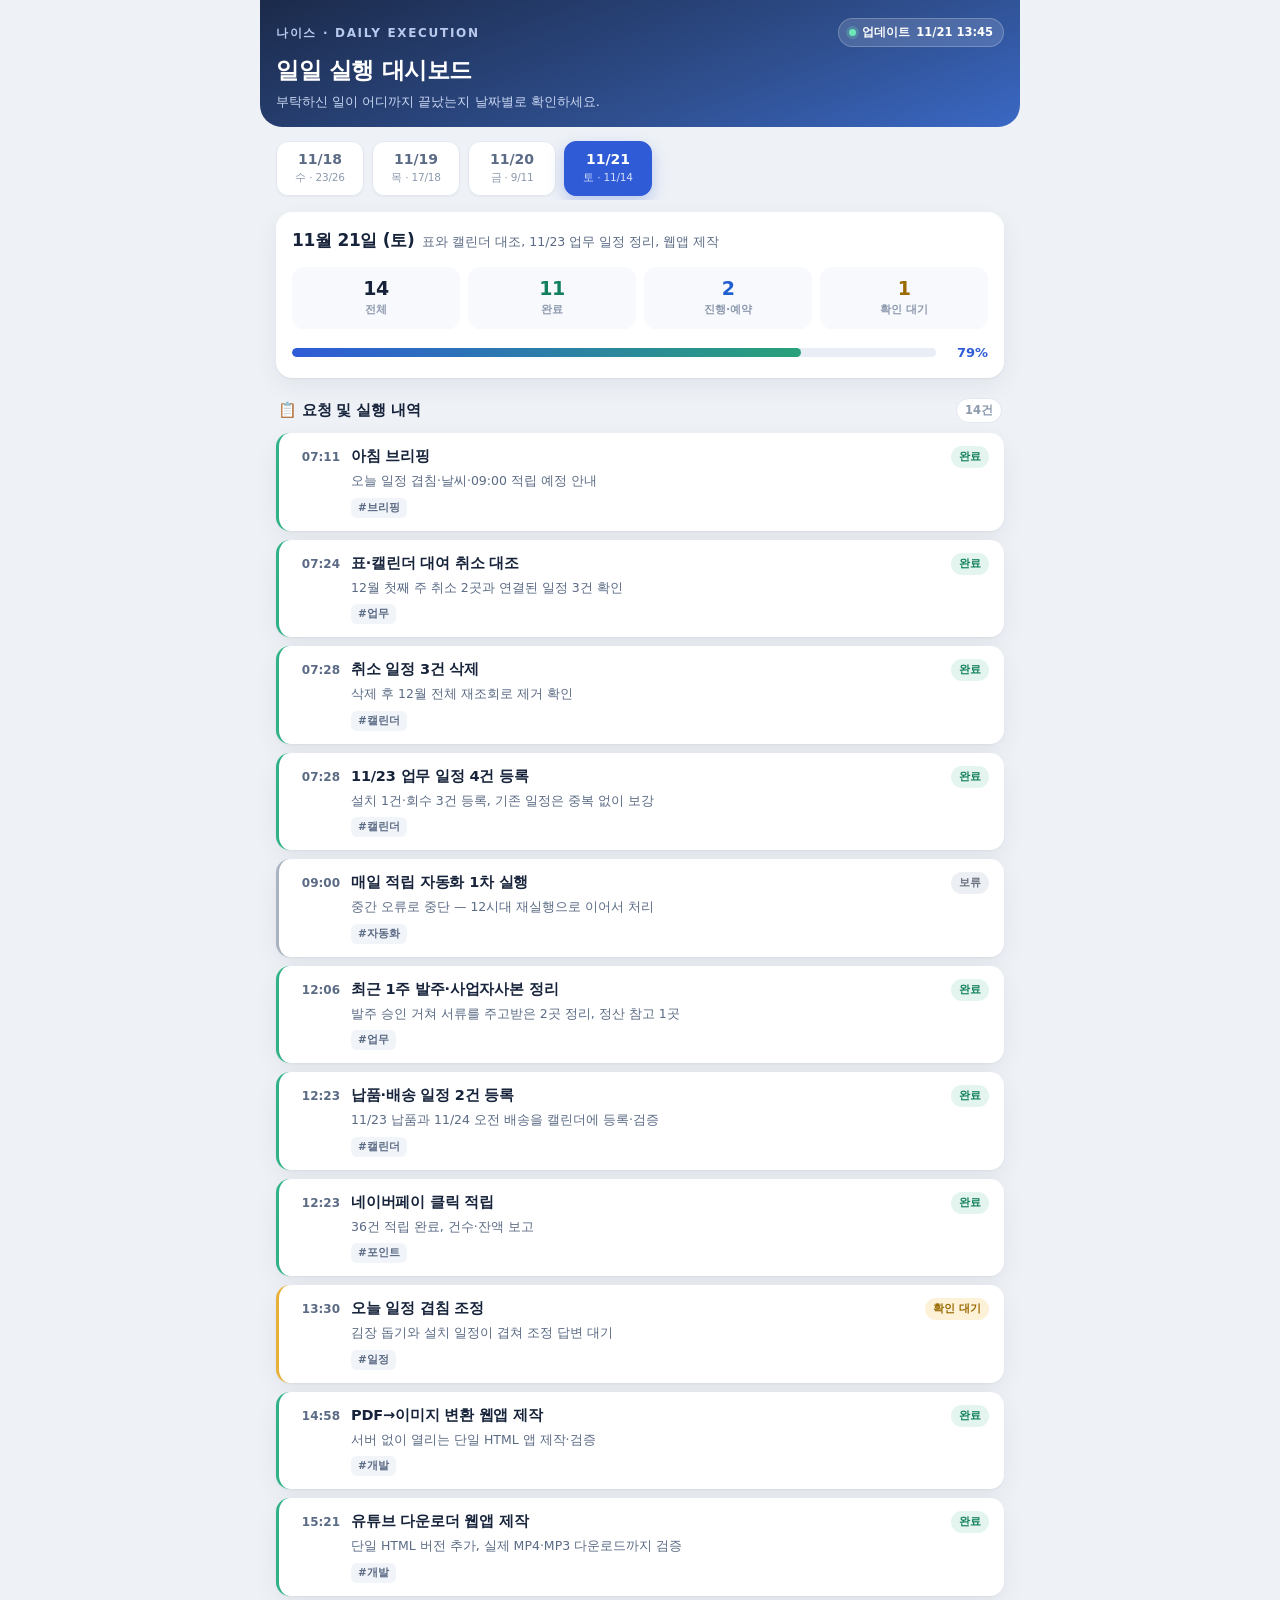
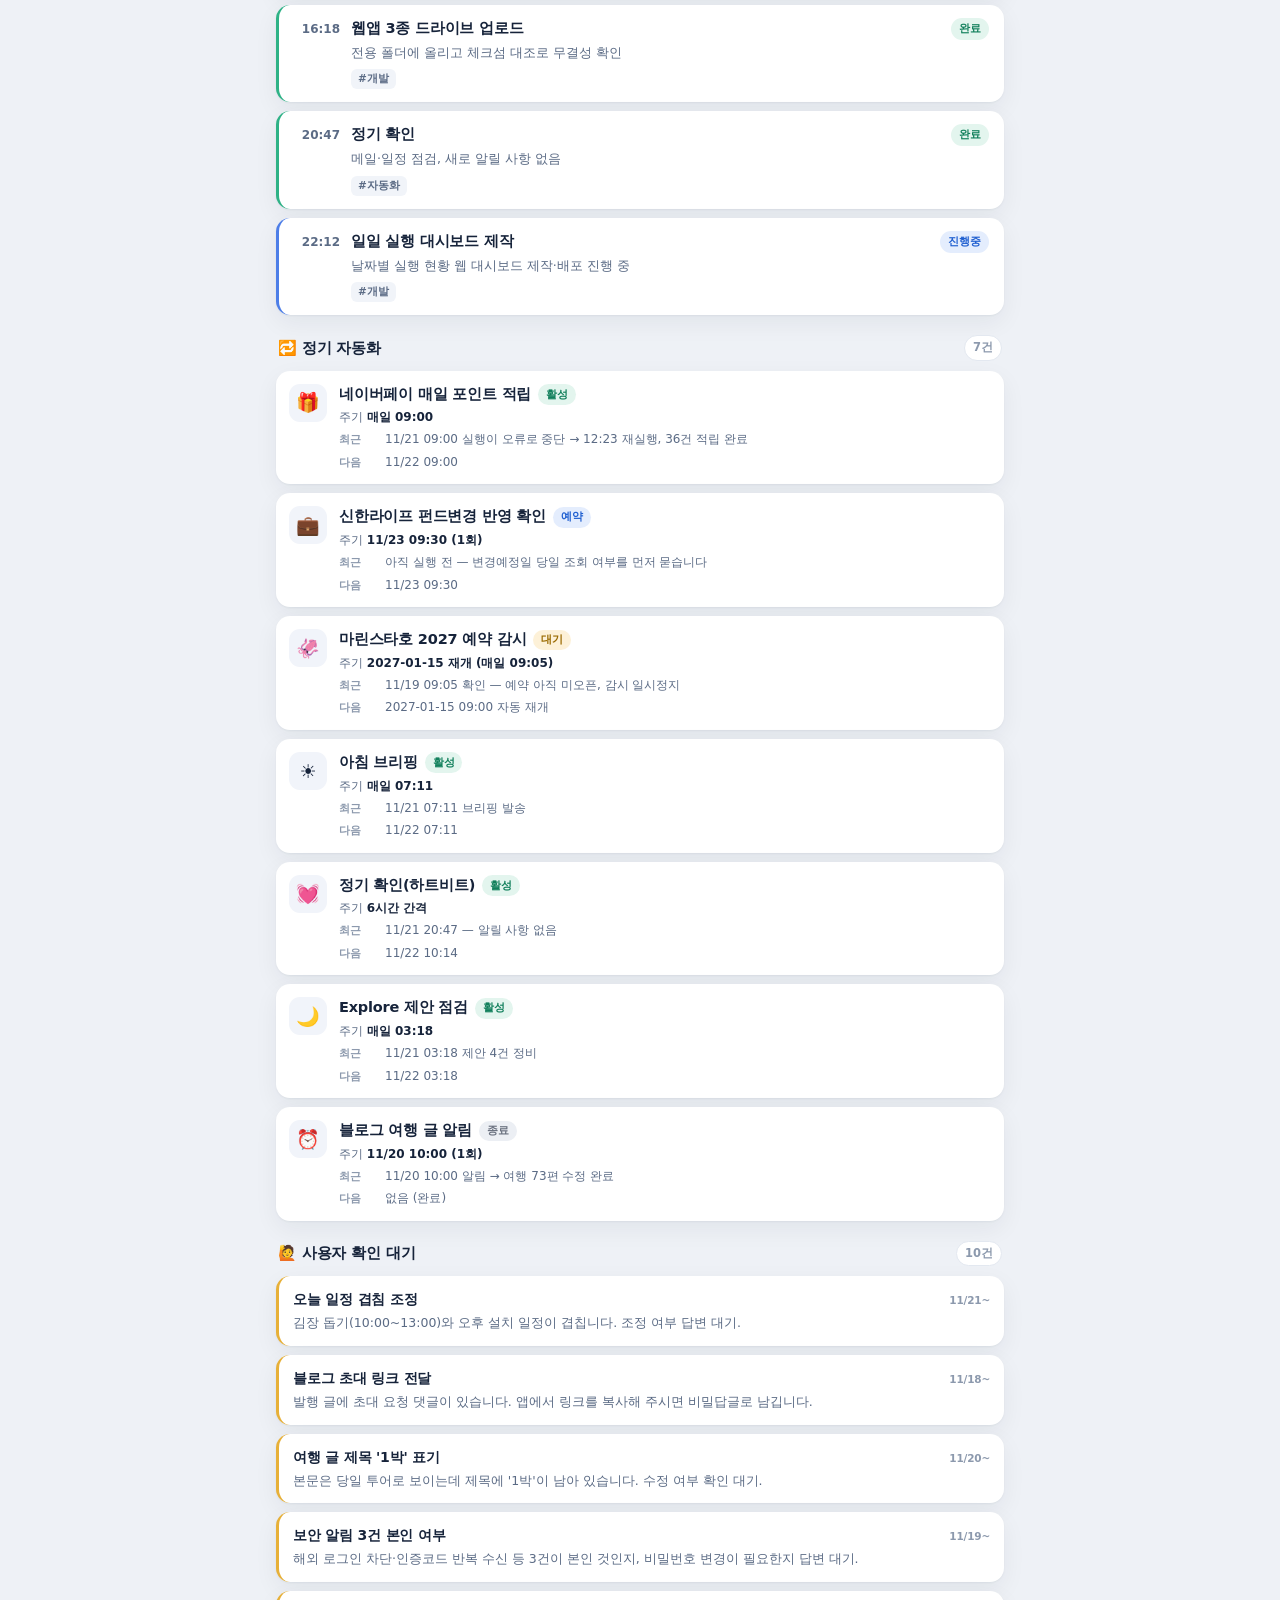
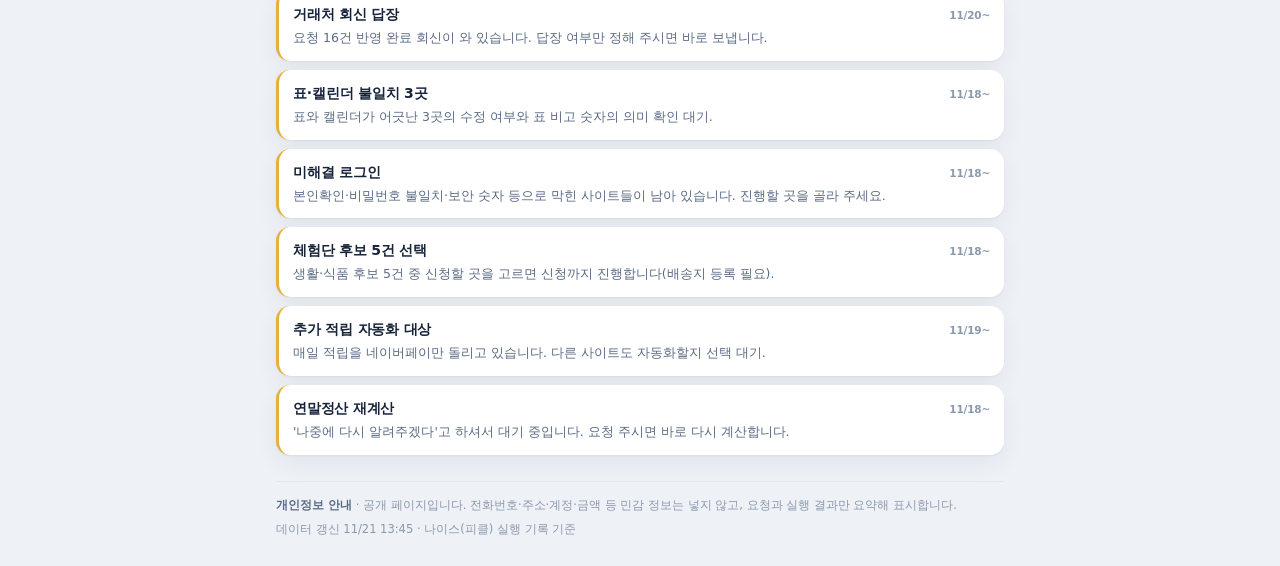
==== index.html @ 66e69c3d "Fix date tab label spacing on selected tab" ====
<!DOCTYPE html>
<html lang="ko">
<head>
<meta charset="utf-8" />
<meta name="viewport" content="width=device-width, initial-scale=1, viewport-fit=cover" />
<meta name="theme-color" content="#1b2a4a" />
<meta name="robots" content="noindex, nofollow" />
<title>일일 실행 대시보드</title>
<style>
  :root{
    --bg:#eef1f6;
    --card:#ffffff;
    --ink:#16233a;
    --ink-soft:#5b6b85;
    --ink-faint:#8c99ad;
    --line:#e3e8f0;
    --brand:#2f5bd7;
    --brand-soft:#e8eefc;
    --done:#12805c;
    --done-bg:#e3f5ee;
    --prog:#1f5fd0;
    --prog-bg:#e4edfd;
    --wait:#9a6a00;
    --wait-bg:#fdf1d8;
    --hold:#6b7280;
    --hold-bg:#eceff4;
    --radius:16px;
    --shadow:0 1px 2px rgba(22,35,58,.05), 0 8px 24px rgba(22,35,58,.06);
  }
  *{box-sizing:border-box}
  html,body{margin:0;padding:0}
  body{
    background:var(--bg);
    color:var(--ink);
    font-family:-apple-system,BlinkMacSystemFont,"Apple SD Gothic Neo","Malgun Gothic","맑은 고딕",system-ui,sans-serif;
    -webkit-font-smoothing:antialiased;
    line-height:1.5;
    padding-bottom:28px;
  }
  .wrap{max-width:760px;margin:0 auto}

  /* header */
  header.top{
    background:linear-gradient(160deg,#1b2a4a 0%,#2f4f8f 62%,#3a68c4 100%);
    color:#fff;
    padding:calc(18px + env(safe-area-inset-top)) 16px 16px;
    border-radius:0 0 22px 22px;
  }
  .top-row{display:flex;align-items:center;justify-content:space-between;gap:12px}
  .brand{font-size:12px;letter-spacing:.14em;text-transform:uppercase;color:#b9c9ee;font-weight:600}
  h1{font-size:21px;margin:6px 0 4px;letter-spacing:-.4px}
  .sub{font-size:13px;color:#c9d6f2}
  .live{
    display:inline-flex;align-items:center;gap:6px;font-size:11.5px;font-weight:600;
    background:rgba(255,255,255,.14);border:1px solid rgba(255,255,255,.22);
    padding:5px 10px;border-radius:999px;white-space:nowrap
  }
  .dot{width:7px;height:7px;border-radius:50%;background:#6ee7b7;box-shadow:0 0 0 3px rgba(110,231,183,.22)}

  /* date tabs */
  .datetabs{
    display:flex;gap:8px;overflow-x:auto;padding:14px 16px 4px;
    scrollbar-width:none;-webkit-overflow-scrolling:touch;
  }
  .datetabs::-webkit-scrollbar{display:none}
  .tab{
    flex:0 0 auto;appearance:none;border:1px solid var(--line);background:var(--card);
    color:var(--ink-soft);font:inherit;font-size:13.5px;font-weight:600;
    padding:9px 14px;border-radius:12px;cursor:pointer;
    display:flex;flex-direction:column;align-items:center;gap:2px;min-width:88px;white-space:nowrap;
    box-shadow:0 1px 2px rgba(22,35,58,.04);
    transition:background .15s,color .15s,border-color .15s,transform .15s;
  }
  .tab .d{font-size:14px;line-height:1.2}
  .tab .w{font-size:10.5px;color:var(--ink-faint);font-weight:500;letter-spacing:-.2px;white-space:nowrap}
  .tab[aria-selected="true"]{
    background:var(--brand);border-color:var(--brand);color:#fff;
    box-shadow:0 6px 16px rgba(47,91,215,.28);
  }
  .tab[aria-selected="true"] .w{color:#d3dff9}
  .tab:active{transform:scale(.97)}

  /* summary */
  .summary{margin:12px 16px 0;background:var(--card);border-radius:var(--radius);box-shadow:var(--shadow);padding:16px}
  .dayline{display:flex;align-items:baseline;gap:8px;flex-wrap:wrap}
  .dayline .d{font-size:17px;font-weight:700;letter-spacing:-.3px}
  .dayline .hl{font-size:12.5px;color:var(--ink-soft)}
  .stats{display:grid;grid-template-columns:repeat(4,1fr);gap:8px;margin-top:14px}
  .stat{background:#f7f9fd;border-radius:12px;padding:10px 6px;text-align:center}
  .stat .n{font-size:19px;font-weight:700;letter-spacing:-.5px;line-height:1.2}
  .stat .k{font-size:11px;color:var(--ink-faint);margin-top:2px;font-weight:600}
  .stat.done .n{color:var(--done)}
  .stat.prog .n{color:var(--prog)}
  .stat.wait .n{color:var(--wait)}
  .bar-row{display:flex;align-items:center;gap:10px;margin-top:14px}
  .bar{flex:1;height:9px;border-radius:999px;background:#e9edf5;overflow:hidden}
  .bar > i{display:block;height:100%;border-radius:999px;background:linear-gradient(90deg,#2f5bd7,#28a17a);width:0;transition:width .5s cubic-bezier(.22,.61,.36,1)}
  .pct{font-size:13px;font-weight:700;color:var(--brand);min-width:42px;text-align:right}

  /* sections */
  section{margin:20px 16px 0}
  .sec-head{display:flex;align-items:center;justify-content:space-between;margin:0 2px 10px}
  .sec-head h2{font-size:15px;margin:0;letter-spacing:-.2px}
  .sec-head .count{font-size:11.5px;color:var(--ink-faint);font-weight:600;background:var(--card);border:1px solid var(--line);padding:3px 8px;border-radius:999px}

  /* task list */
  .list{display:flex;flex-direction:column;gap:9px}
  .task{
    background:var(--card);border-radius:14px;box-shadow:var(--shadow);
    padding:12px 13px;display:flex;gap:11px;border-left:3px solid var(--line);
  }
  .task[data-status="완료"]{border-left-color:#2eb286}
  .task[data-status="진행중"]{border-left-color:#4d7ee8}
  .task[data-status="확인 대기"]{border-left-color:#e7b038}
  .task[data-status="보류"]{border-left-color:#aab3c2}
  .tcol{flex:0 0 46px;text-align:right;padding-top:2px}
  .tcol .t{font-size:12px;font-weight:700;color:var(--ink-soft);font-variant-numeric:tabular-nums}
  .body{flex:1;min-width:0}
  .title-row{display:flex;align-items:flex-start;gap:7px;flex-wrap:wrap}
  .title{font-size:14.5px;font-weight:700;letter-spacing:-.2px;flex:1;min-width:0}
  .badge{font-size:10.5px;font-weight:700;padding:3px 8px;border-radius:999px;white-space:nowrap;align-self:center}
  .badge[data-s="확인 대기"]{background:var(--wait-bg);color:var(--wait)}
  .badge[data-s="보류"]{background:var(--hold-bg);color:var(--hold)}
  .badge[data-s="완료"]{background:var(--done-bg);color:var(--done)}
  .badge[data-s="진행중"]{background:var(--prog-bg);color:var(--prog)}
  .res{font-size:12.5px;color:var(--ink-soft);margin-top:4px}
  .cat{display:inline-block;margin-top:7px;font-size:10.5px;font-weight:700;color:#5b6b85;background:#f1f4f9;border-radius:6px;padding:2px 7px}

  /* automation */
  .auto{background:var(--card);border-radius:14px;box-shadow:var(--shadow);padding:13px;display:flex;gap:12px}
  .ico{flex:0 0 38px;height:38px;border-radius:11px;background:#f1f4fa;display:grid;place-items:center;font-size:19px}
  .auto .body{flex:1;min-width:0}
  .auto .nm{font-size:14.5px;font-weight:700;display:flex;align-items:center;gap:7px;flex-wrap:wrap;letter-spacing:-.2px}
  .state{font-size:10.5px;font-weight:700;padding:2.5px 8px;border-radius:999px}
  .state.활성{background:var(--done-bg);color:var(--done)}
  .state.예약{background:var(--prog-bg);color:var(--prog)}
  .state.대기{background:var(--wait-bg);color:var(--wait)}
  .state.종료{background:var(--hold-bg);color:var(--hold)}
  .meta{font-size:12px;color:var(--ink-soft);margin-top:3px}
  .meta b{color:var(--ink);font-weight:600}
  .row{display:flex;gap:6px;align-items:baseline;margin-top:4px;font-size:12px}
  .row .lb{flex:0 0 40px;color:var(--ink-faint);font-weight:600;font-size:11px}
  .row .v{flex:1;color:var(--ink-soft);min-width:0}

  /* waiting */
  .wait-item{background:var(--card);border-radius:14px;box-shadow:var(--shadow);padding:13px 14px;border-left:3px solid #e7b038}
  .wait-item .t{font-size:14px;font-weight:700;display:flex;gap:8px;align-items:baseline;justify-content:space-between;letter-spacing:-.2px}
  .wait-item .since{font-size:10.5px;color:var(--ink-faint);font-weight:700;white-space:nowrap}
  .wait-item .d{font-size:12.5px;color:var(--ink-soft);margin-top:4px}

  footer{margin:26px 16px 0;padding-top:14px;border-top:1px solid var(--line);font-size:11.5px;color:var(--ink-faint);line-height:1.6}
  footer b{color:var(--ink-soft)}
  .empty{background:var(--card);border-radius:14px;padding:18px;text-align:center;color:var(--ink-faint);font-size:13px;box-shadow:var(--shadow)}
  .err{background:#fdecec;color:#a3282c;border:1px solid #f6cccc;border-radius:12px;padding:14px;font-size:13px;margin:16px}
  @media (min-width:520px){
    .stats{grid-template-columns:repeat(4,1fr)}
    .task{padding:13px 15px}
    h1{font-size:23px}
  }
</style>
</head>
<body>
<div class="wrap">
  <header class="top">
    <div class="top-row">
      <div class="brand">나이스 · Daily Execution</div>
      <span class="live"><span class="dot"></span>업데이트 <span id="generated">-</span></span>
    </div>
    <h1>일일 실행 대시보드</h1>
    <div class="sub">부탁하신 일이 어디까지 끝났는지 날짜별로 확인하세요.</div>
  </header>

  <nav class="datetabs" id="tabs" role="tablist" aria-label="날짜 선택"></nav>

  <div class="summary">
    <div class="dayline">
      <span class="d" id="dayLabel">-</span>
      <span class="hl" id="headline"></span>
    </div>
    <div class="stats">
      <div class="stat"><div class="n" id="cTotal">0</div><div class="k">전체</div></div>
      <div class="stat done"><div class="n" id="cDone">0</div><div class="k">완료</div></div>
      <div class="stat prog"><div class="n" id="cProg">0</div><div class="k">진행·예약</div></div>
      <div class="stat wait"><div class="n" id="cWait">0</div><div class="k">확인 대기</div></div>
    </div>
    <div class="bar-row">
      <div class="bar" role="progressbar" aria-valuemin="0" aria-valuemax="100" aria-valuenow="0" id="barWrap"><i id="barFill"></i></div>
      <div class="pct" id="pct">0%</div>
    </div>
  </div>

  <section>
    <div class="sec-head">
      <h2>📋 요청 및 실행 내역</h2>
      <span class="count" id="taskCount">-</span>
    </div>
    <div class="list" id="tasks"></div>
  </section>

  <section>
    <div class="sec-head">
      <h2>🔁 정기 자동화</h2>
      <span class="count" id="autoCount">-</span>
    </div>
    <div class="list" id="autos"></div>
  </section>

  <section>
    <div class="sec-head">
      <h2>🙋 사용자 확인 대기</h2>
      <span class="count" id="waitCount">-</span>
    </div>
    <div class="list" id="waits"></div>
  </section>

  <footer>
    <div><b>개인정보 안내</b> · <span id="privacy"></span></div>
    <div style="margin-top:6px">데이터 갱신 <span id="generated2">-</span> · 나이스(피클) 실행 기록 기준</div>
  </footer>
</div>

<script>
const EMBEDDED = window.__DASHBOARD_DATA__ || null;

const pad = n => String(n).padStart(2, "0");
function fmtTime(iso){
  const d = new Date(iso);
  if (isNaN(d)) return "-";
  return `${pad(d.getMonth()+1)}/${pad(d.getDate())} ${pad(d.getHours())}:${pad(d.getMinutes())}`;
}
function esc(s){ return String(s).replace(/[&<>"]/g, c => ({"&":"&amp;","<":"&lt;",">":"&gt;",'"':"&quot;"}[c])); }

function countBy(tasks){
  const c = {total: tasks.length, done:0, prog:0, wait:0, hold:0};
  tasks.forEach(t=>{
    if (t.status === "완료") c.done++;
    else if (t.status === "확인 대기") c.wait++;
    else if (t.status === "보류") c.hold++;
    else c.prog++;
  });
  return c;
}

let DATA = null;
let current = null;

function renderTabs(){
  const nav = document.getElementById("tabs");
  nav.innerHTML = "";
  DATA.dates.forEach((iso, i)=>{
    const day = DATA.days[iso];
    const b = document.createElement("button");
    b.className = "tab";
    b.type = "button";
    b.setAttribute("role","tab");
    b.dataset.date = iso;
    b.setAttribute("aria-selected", iso === current ? "true" : "false");
    // summary dot count uses day tasks
    const c = countBy(day.tasks);
    b.innerHTML = `<span class="d">${esc(day.label.replace("월 ","/").replace("일",""))}</span><span class="w">${esc(day.weekday)} · ${c.done}/${c.total}</span>`;
    b.addEventListener("click", ()=> selectDate(iso));
    nav.appendChild(b);
  });
}

function selectDate(iso){
  current = iso;
  document.querySelectorAll(".tab").forEach(t=>{
    t.setAttribute("aria-selected", t.dataset.date === iso ? "true" : "false");
  });
  renderDay();
  const active = document.querySelector('.tab[aria-selected="true"]');
  if (active && active.scrollIntoView) active.scrollIntoView({block:"nearest", inline:"nearest"});
}

function renderDay(){
  const day = DATA.days[current];
  const tasks = day.tasks.slice().sort((a,b)=> a.time.localeCompare(b.time));
  const c = countBy(tasks);

  document.getElementById("dayLabel").textContent = `${day.label} (${day.weekday})`;
  document.getElementById("headline").textContent = day.headline || "";
  document.getElementById("cTotal").textContent = c.total;
  document.getElementById("cDone").textContent = c.done;
  document.getElementById("cProg").textContent = c.prog + c.hold;
  document.getElementById("cWait").textContent = c.wait;

  const pct = c.total ? Math.round((c.done / c.total) * 100) : 0;
  document.getElementById("pct").textContent = pct + "%";
  document.getElementById("barFill").style.width = pct + "%";
  const bar = document.getElementById("barWrap");
  bar.setAttribute("aria-valuenow", String(pct));

  const box = document.getElementById("tasks");
  box.innerHTML = "";
  if (!tasks.length){
    box.innerHTML = '<div class="empty">이날 기록된 실행 내역이 없습니다.</div>';
  } else {
    tasks.forEach(t=>{
      const el = document.createElement("article");
      el.className = "task";
      el.dataset.status = t.status;
      const m = t.title.match(/^(.*)$/);
      el.innerHTML = `
        <div class="tcol"><div class="t">${esc(t.time)}</div></div>
        <div class="body">
          <div class="title-row">
            <div class="title">${esc(t.title)}</div>
            <span class="badge" data-s="${esc(t.status)}">${esc(t.status)}</span>
          </div>
          <div class="res">${esc(t.result || "")}</div>
          ${t.category ? `<span class="cat">#${esc(t.category)}</span>` : ""}
        </div>`;
      box.appendChild(el);
    });
  }
  document.getElementById("taskCount").textContent = `${c.total}건`;
}

function renderStatics(){
  const autos = document.getElementById("autos");
  autos.innerHTML = "";
  DATA.automations.forEach(a=>{
    const el = document.createElement("article");
    el.className = "auto";
    el.innerHTML = `
      <div class="ico">${esc(a.icon || "•")}</div>
      <div class="body">
        <div class="nm">${esc(a.name)} <span class="state ${esc(a.state)}">${esc(a.state)}</span></div>
        <div class="meta">주기 <b>${esc(a.schedule)}</b></div>
        <div class="row"><span class="lb">최근</span><span class="v">${esc(a.last)}</span></div>
        <div class="row"><span class="lb">다음</span><span class="v">${esc(a.next)}</span></div>
      </div>`;
    autos.appendChild(el);
  });
  document.getElementById("autoCount").textContent = `${DATA.automations.length}건`;

  const waits = document.getElementById("waits");
  waits.innerHTML = "";
  DATA.waiting.forEach(w=>{
    const el = document.createElement("article");
    el.className = "wait-item";
    el.innerHTML = `
      <div class="t"><span>${esc(w.title)}</span><span class="since">${esc(w.since)}~</span></div>
      <div class="d">${esc(w.detail)}</div>`;
    waits.appendChild(el);
  });
  document.getElementById("waitCount").textContent = `${DATA.waiting.length}건`;

  const gen = fmtTime(DATA.generated_at);
  document.getElementById("generated").textContent = gen;
  document.getElementById("generated2").textContent = gen;
  document.getElementById("privacy").textContent = DATA.privacy_note || "";
  document.title = "일일 실행 대시보드 · " + gen;
}

async function boot(){
  try{
    if (EMBEDDED){
      DATA = EMBEDDED;
    } else {
      const res = await fetch("data.json", {cache:"no-store"});
      if (!res.ok) throw new Error("HTTP " + res.status);
      DATA = await res.json();
    }
    if (!DATA || !DATA.days) throw new Error("데이터 형식 오류");
    current = DATA.dates[DATA.dates.length - 1];
    renderStatics();
    renderTabs();
    selectDate(current);
  } catch(e){
    document.querySelector(".wrap").insertAdjacentHTML("beforeend",
      `<div class="err">데이터를 불러오지 못했습니다. (${esc(e.message)}) — data.json 경로를 확인해 주세요.</div>`);
  }
}
boot();
</script>
</body>
</html>
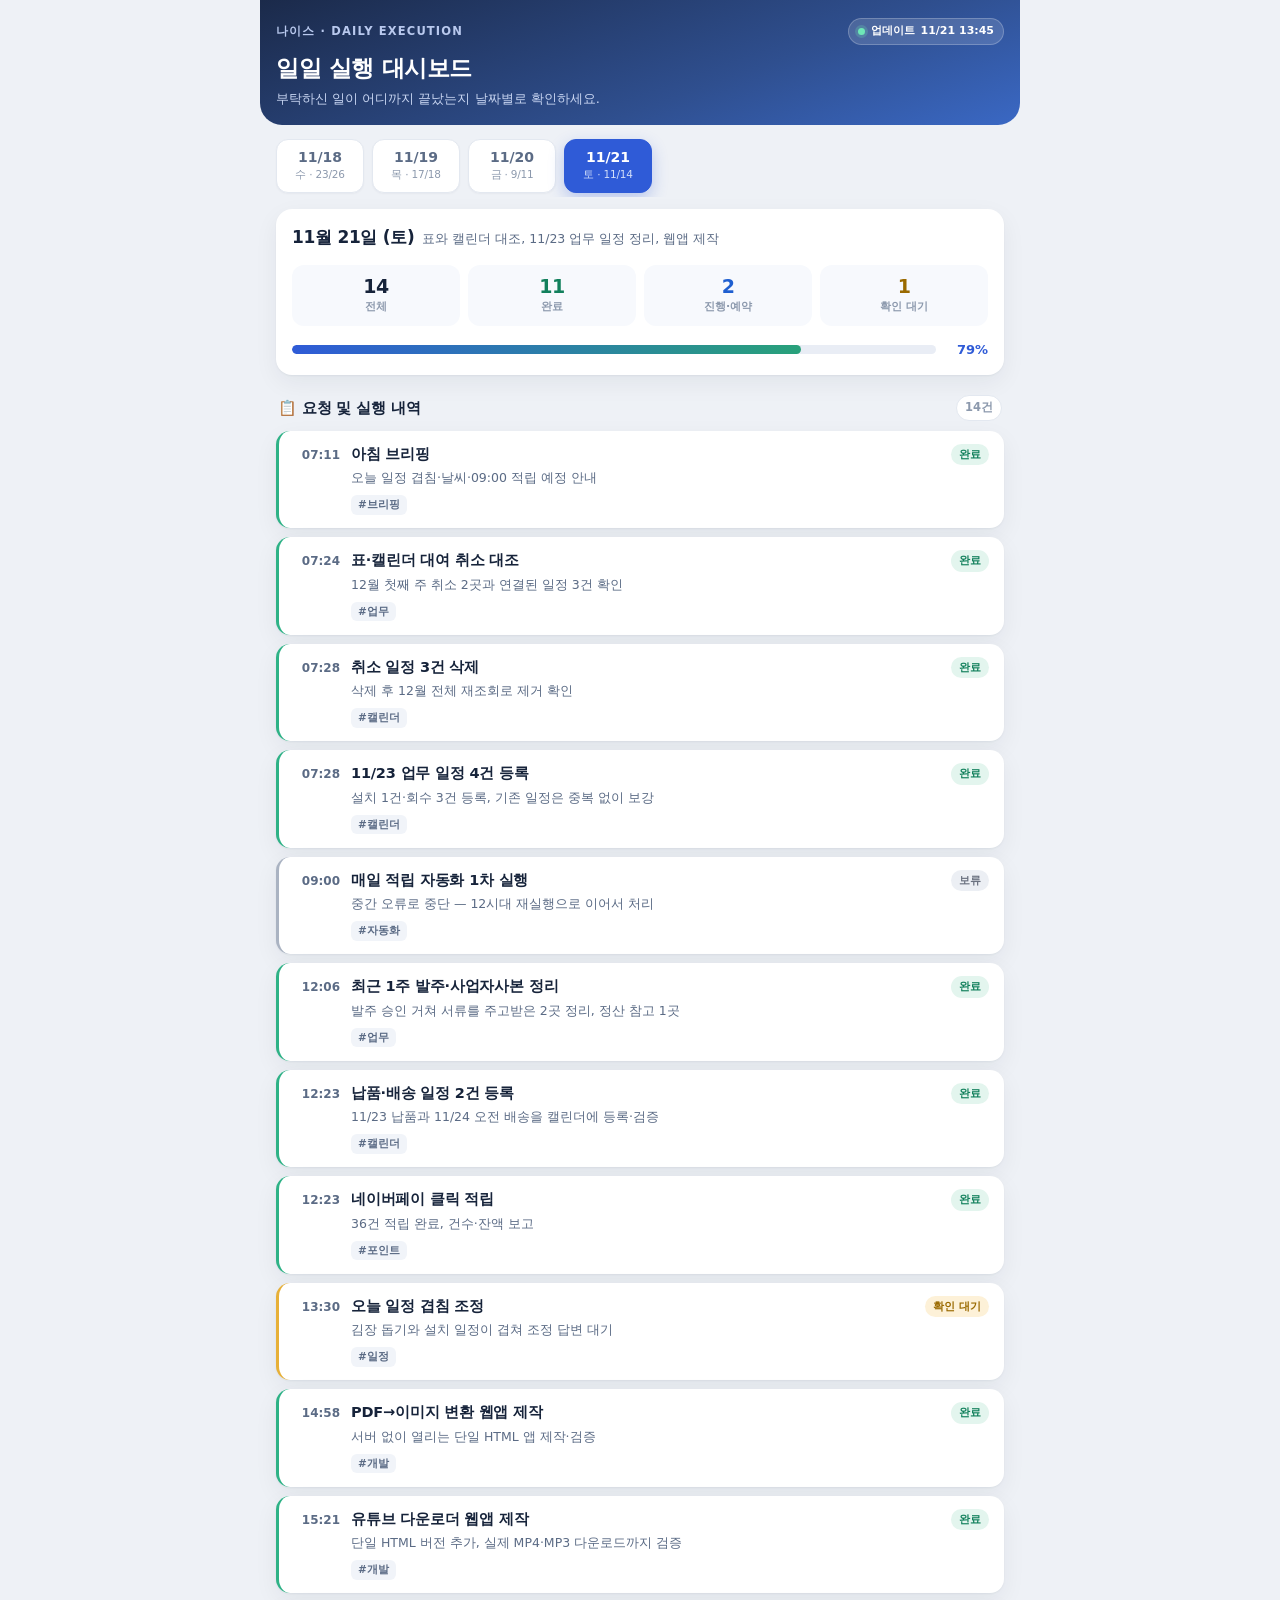
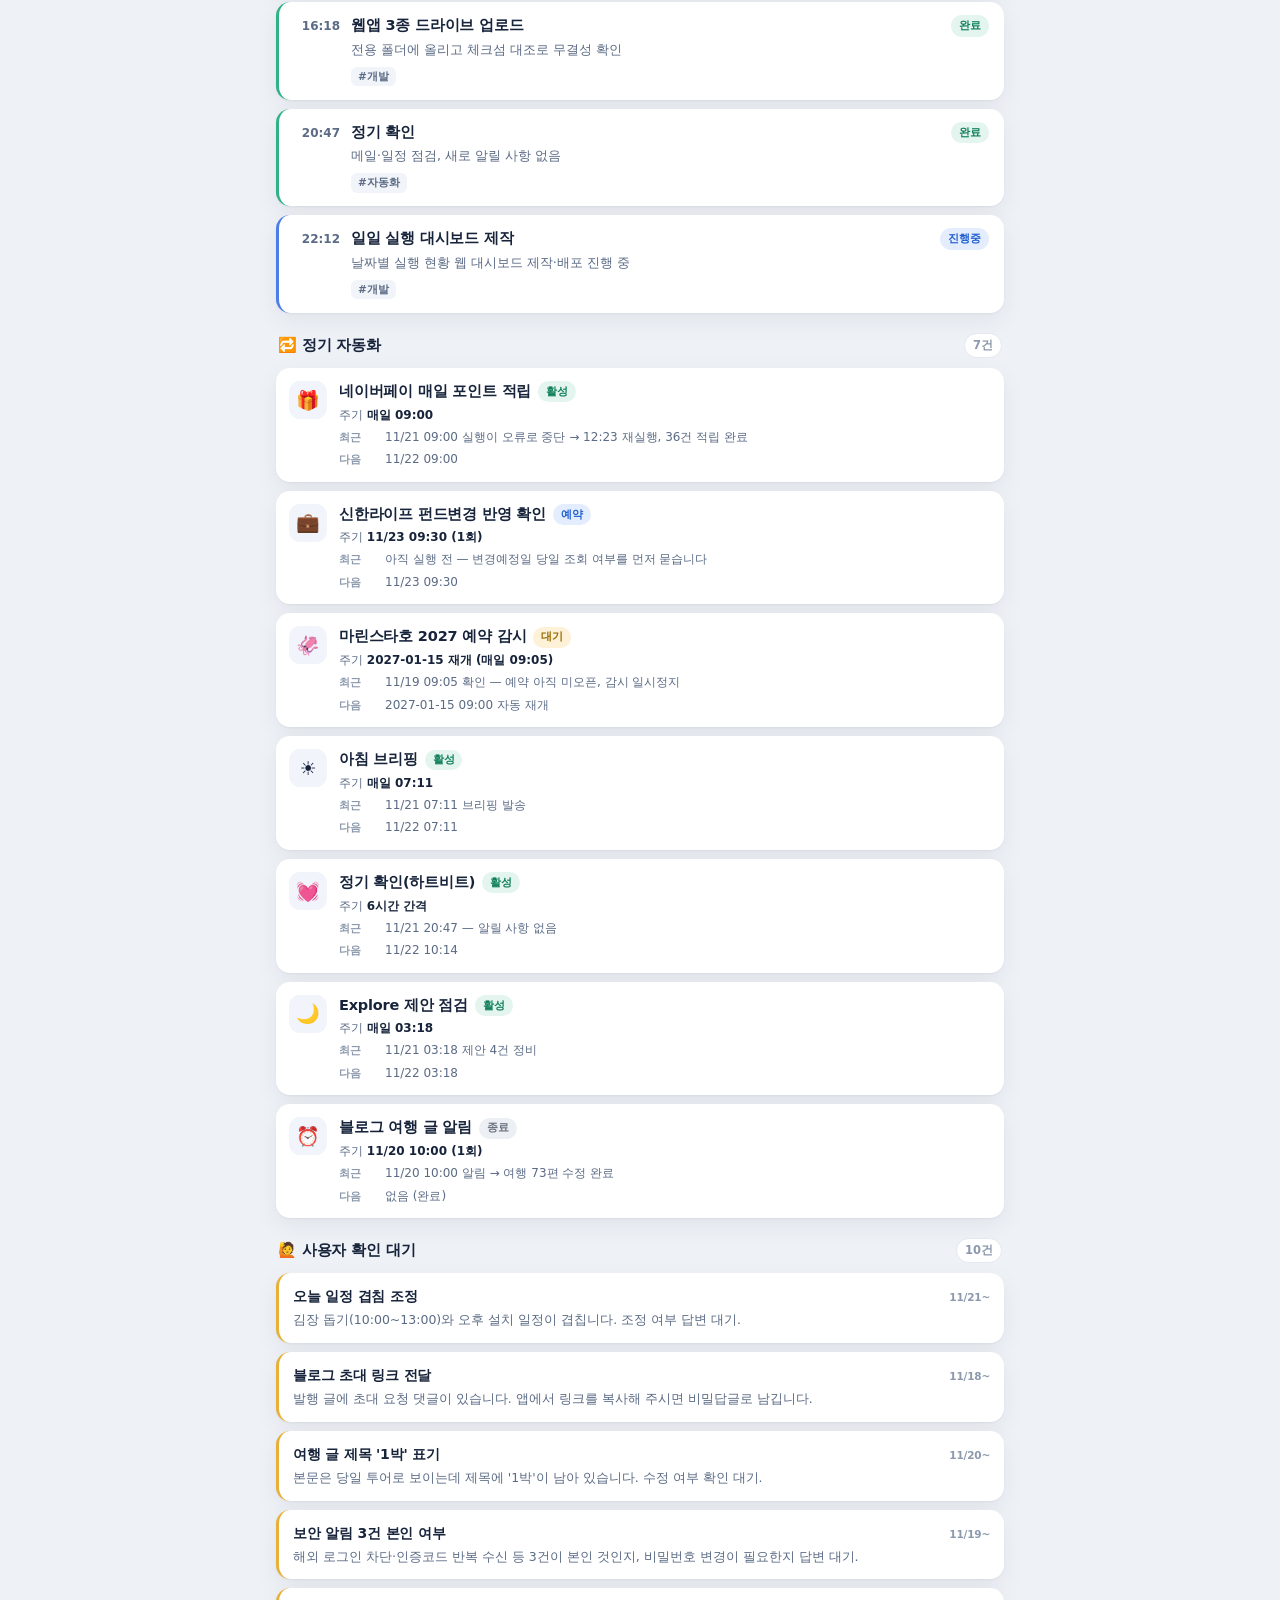
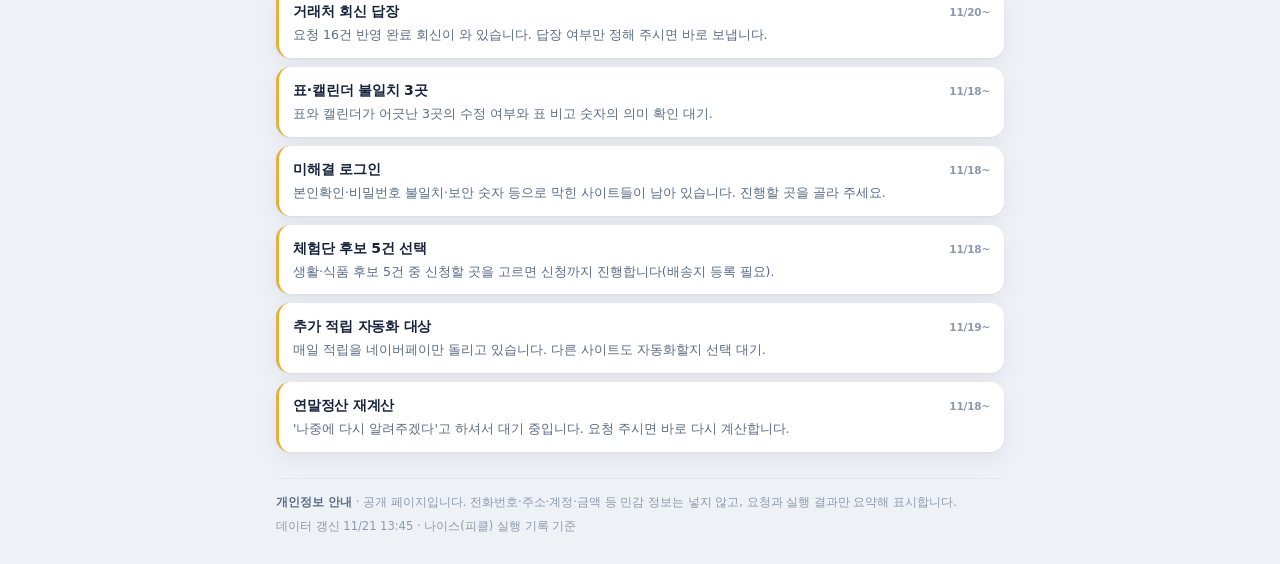
==== commit 870ca7e3: "Keep header brand on one line on narrow screens" ====
--- a/index.html
+++ b/index.html
@@ -47,13 +47,13 @@
     border-radius:0 0 22px 22px;
   }
   .top-row{display:flex;align-items:center;justify-content:space-between;gap:12px}
-  .brand{font-size:12px;letter-spacing:.14em;text-transform:uppercase;color:#b9c9ee;font-weight:600}
+  .brand{font-size:11.5px;letter-spacing:.1em;text-transform:uppercase;color:#b9c9ee;font-weight:600;white-space:nowrap;overflow:hidden;text-overflow:ellipsis}
   h1{font-size:21px;margin:6px 0 4px;letter-spacing:-.4px}
   .sub{font-size:13px;color:#c9d6f2}
   .live{
-    display:inline-flex;align-items:center;gap:6px;font-size:11.5px;font-weight:600;
+    display:inline-flex;align-items:center;gap:6px;font-size:11px;font-weight:600;flex:0 0 auto;
     background:rgba(255,255,255,.14);border:1px solid rgba(255,255,255,.22);
-    padding:5px 10px;border-radius:999px;white-space:nowrap
+    padding:4px 9px;border-radius:999px;white-space:nowrap
   }
   .dot{width:7px;height:7px;border-radius:50%;background:#6ee7b7;box-shadow:0 0 0 3px rgba(110,231,183,.22)}
 
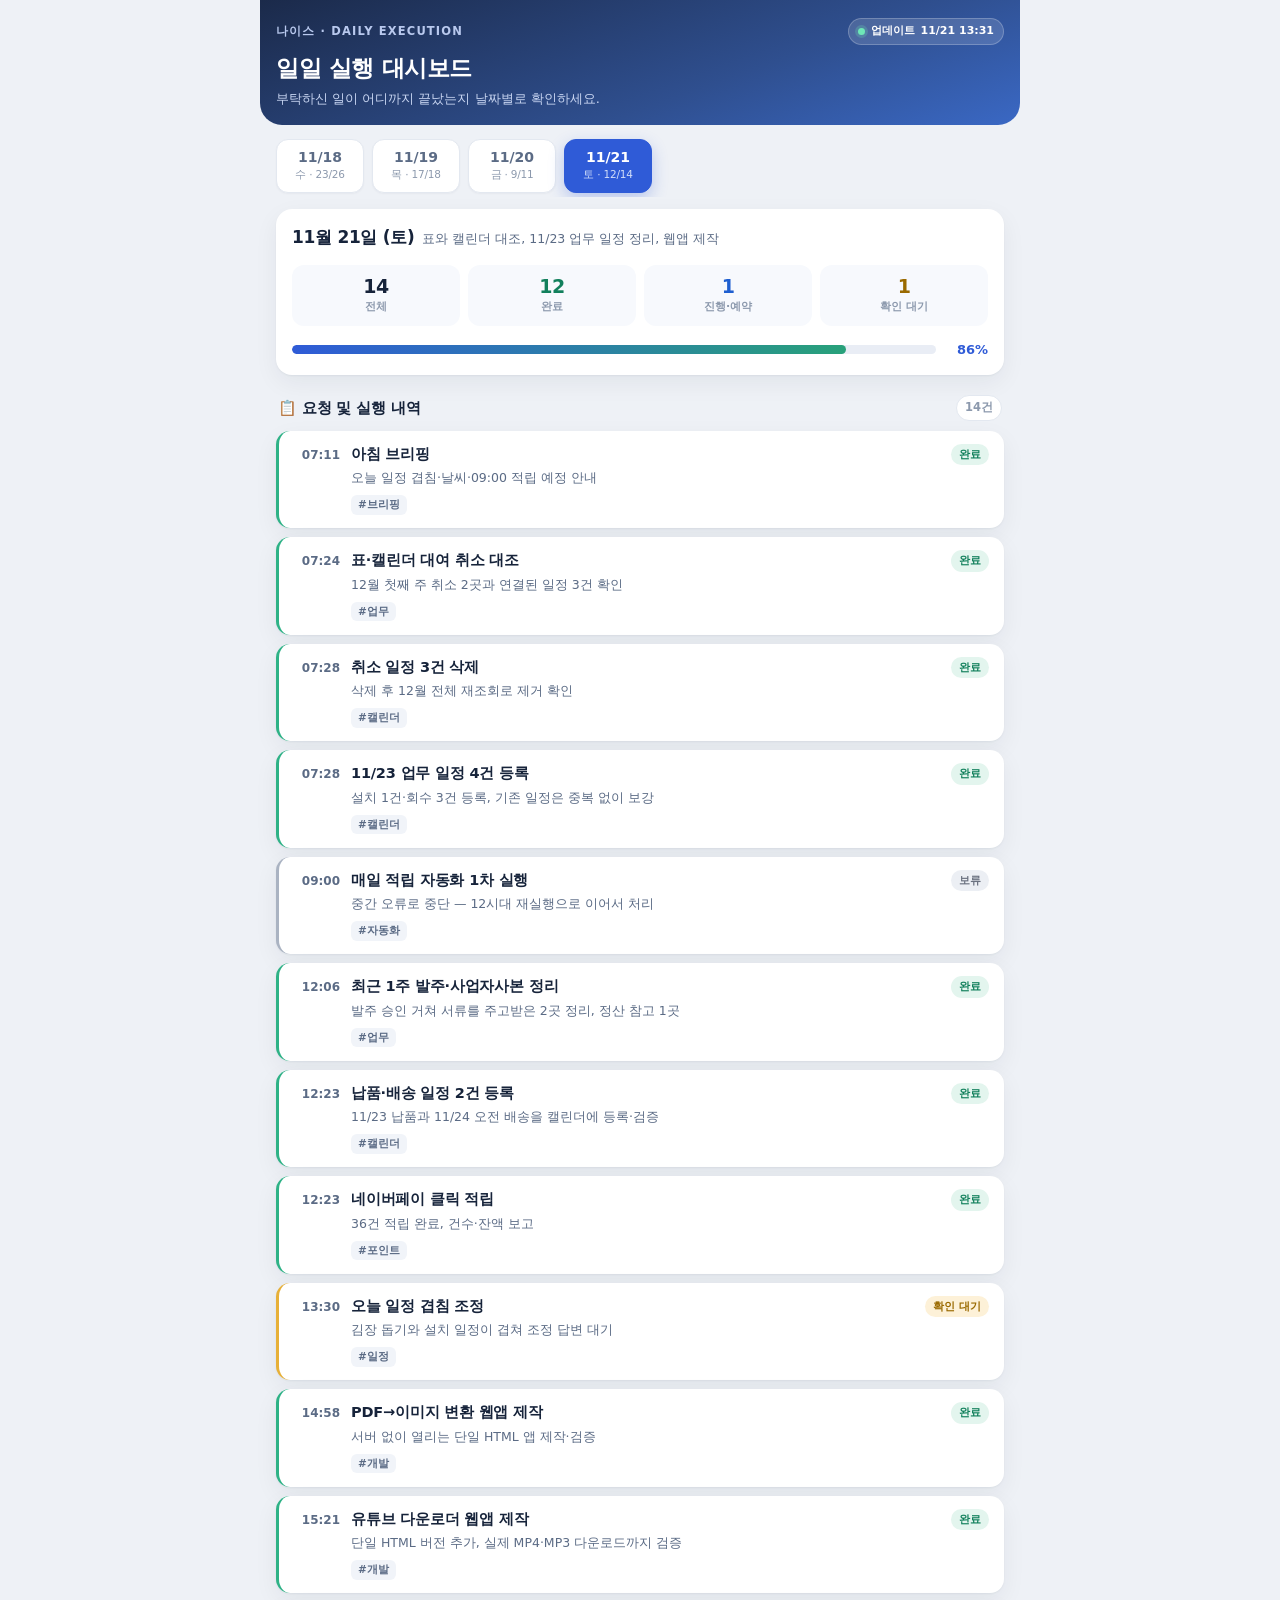
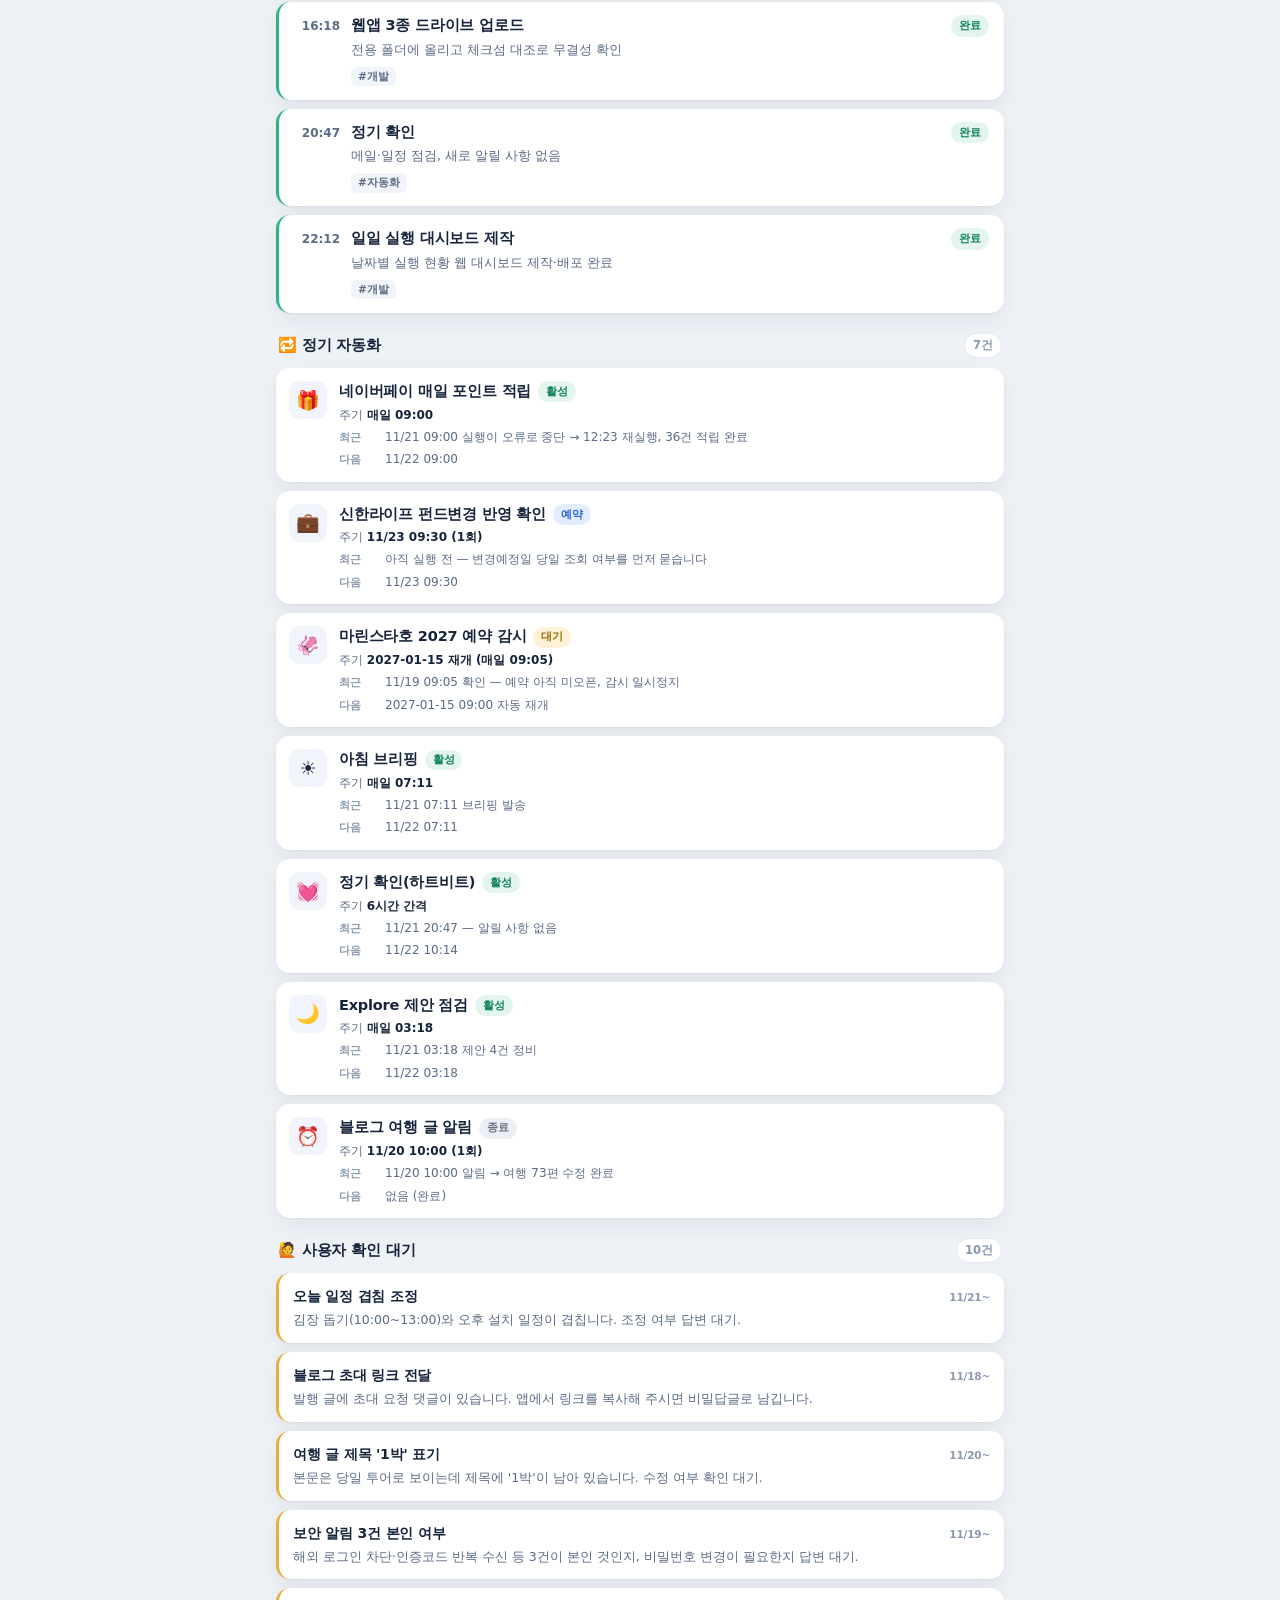
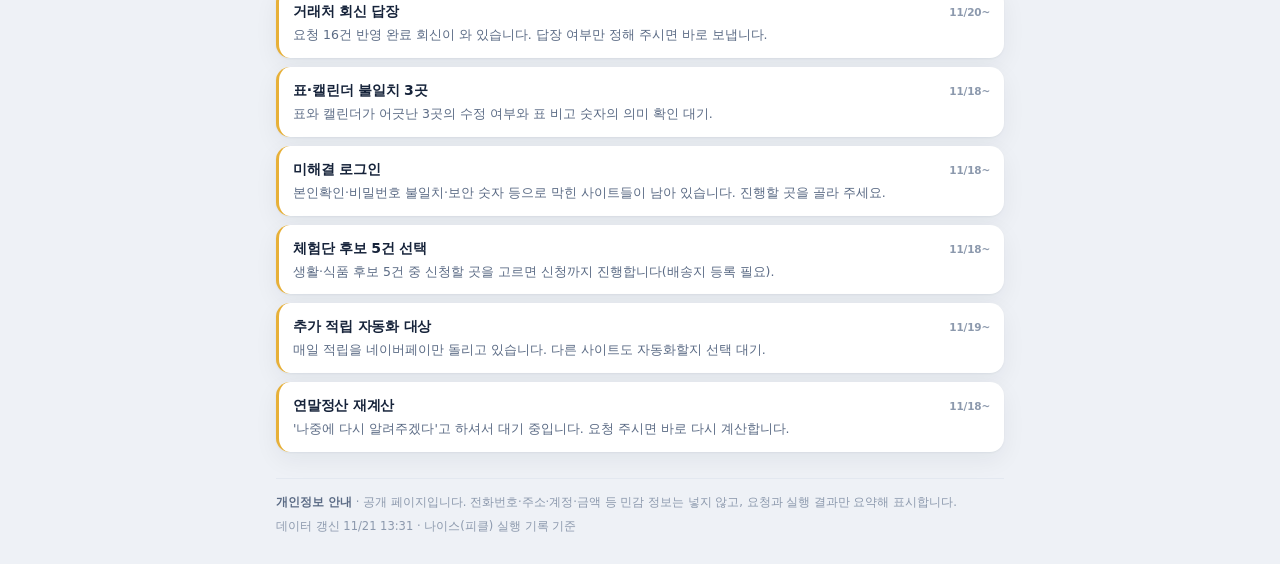
==== commit d8172ff4: "Add favicon, keep single-file build out of repo" ====
--- a/index.html
+++ b/index.html
@@ -5,6 +5,7 @@
 <meta name="viewport" content="width=device-width, initial-scale=1, viewport-fit=cover" />
 <meta name="theme-color" content="#1b2a4a" />
 <meta name="robots" content="noindex, nofollow" />
+<link rel="icon" href="data:image/svg+xml,%3Csvg xmlns='http://www.w3.org/2000/svg' viewBox='0 0 100 100'%3E%3Crect width='100' height='100' rx='22' fill='%232f5bd7'/%3E%3Ctext x='50' y='68' font-size='54' text-anchor='middle' fill='white' font-family='sans-serif'%3E%E2%9C%93%3C/text%3E%3C/svg%3E" />
 <title>일일 실행 대시보드</title>
 <style>
   :root{
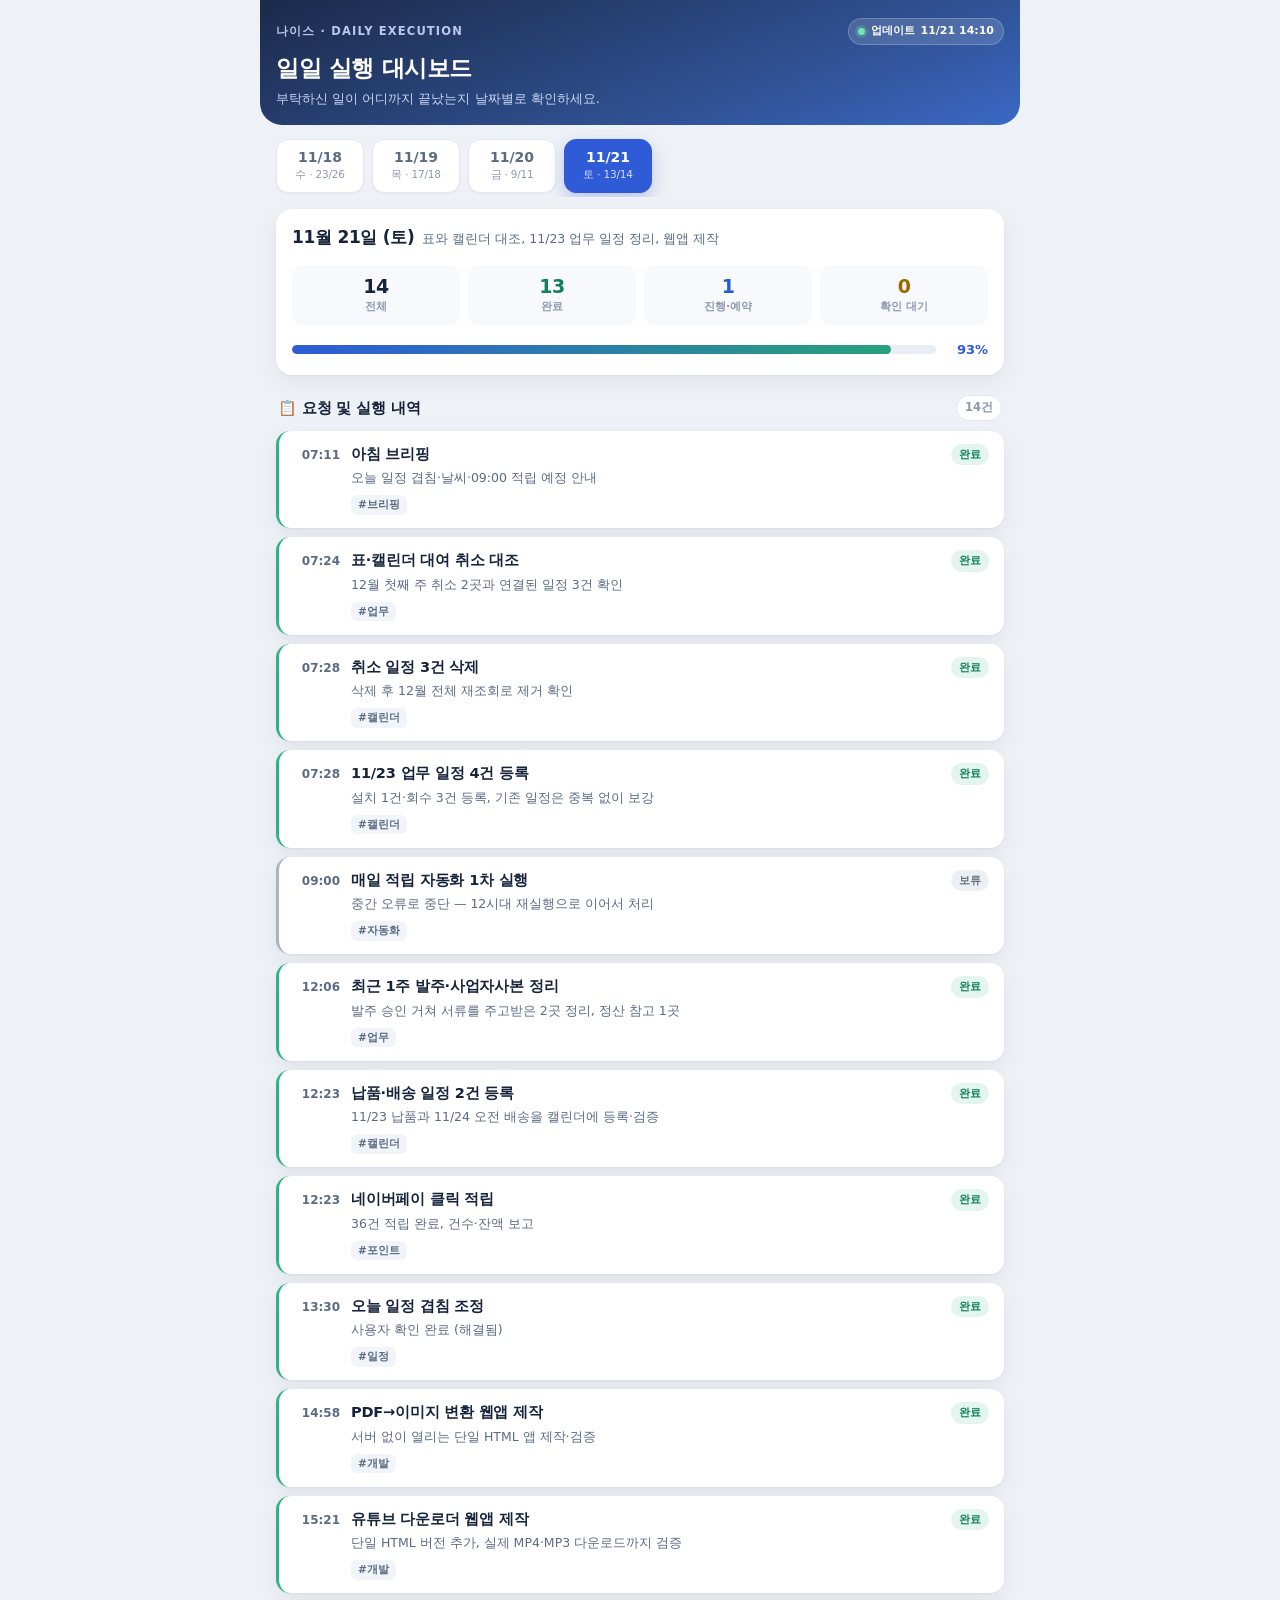
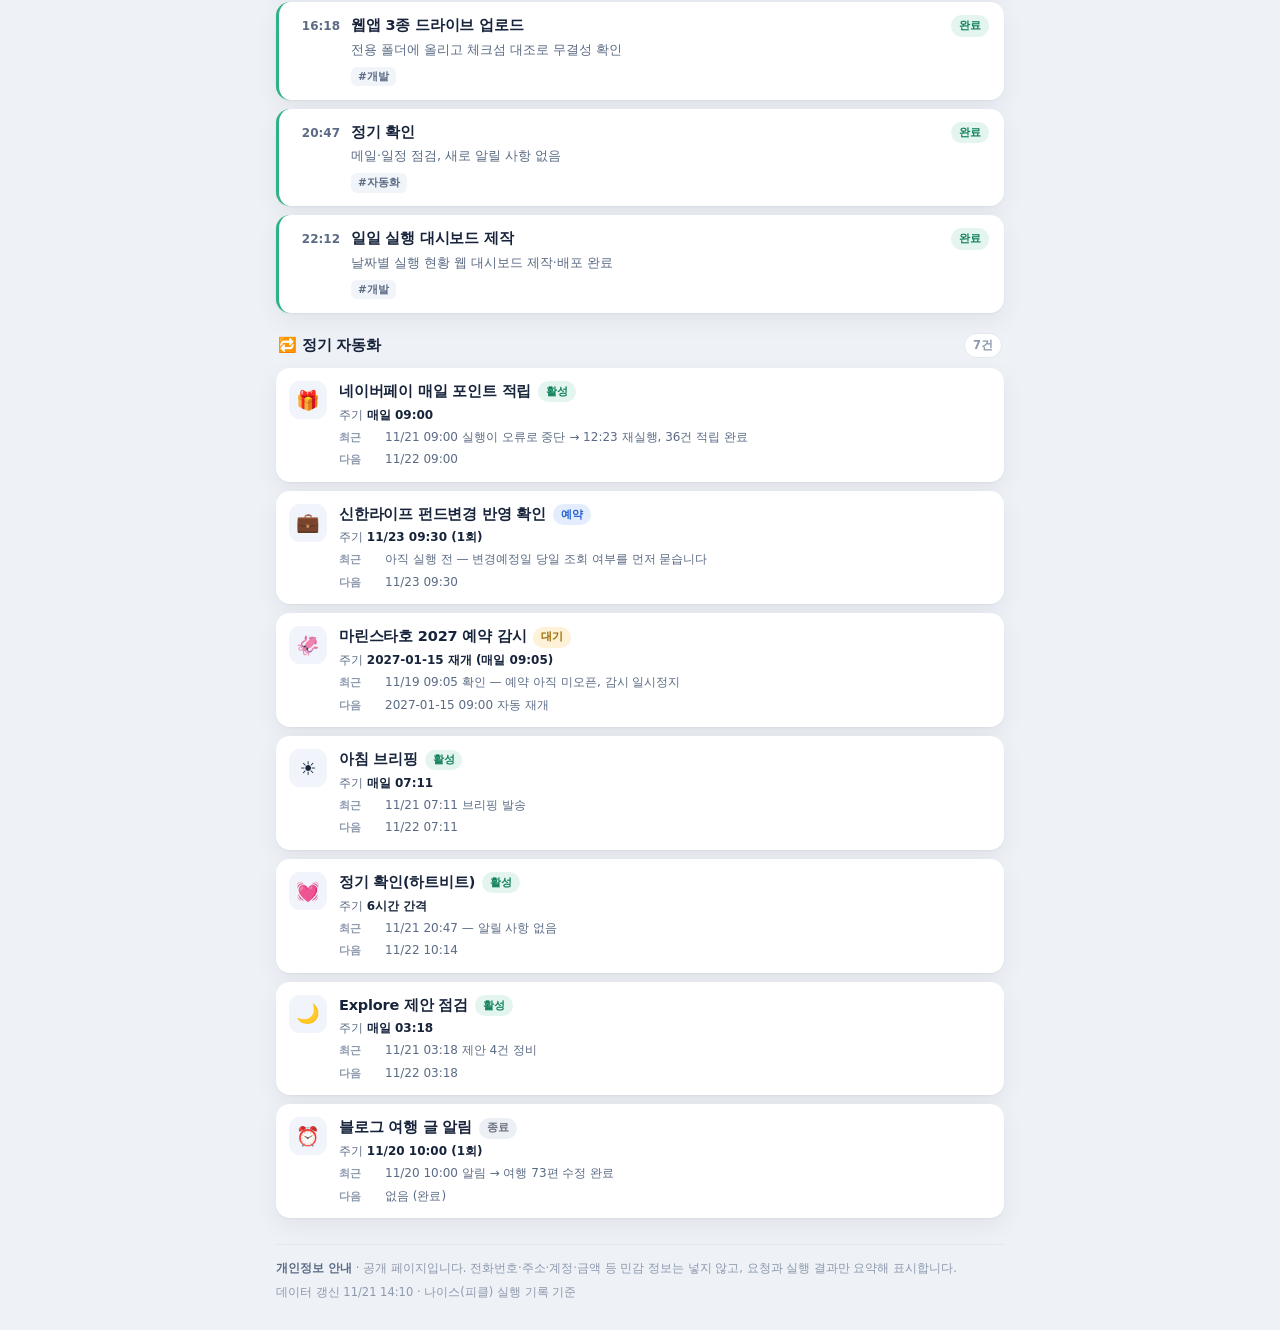
==== commit 2c9317f4: "Remove user waiting section from dashboard" ====
--- a/index.html
+++ b/index.html
@@ -206,14 +206,6 @@
     <div class="list" id="autos"></div>
   </section>
 
-  <section>
-    <div class="sec-head">
-      <h2>🙋 사용자 확인 대기</h2>
-      <span class="count" id="waitCount">-</span>
-    </div>
-    <div class="list" id="waits"></div>
-  </section>
-
   <footer>
     <div><b>개인정보 안내</b> · <span id="privacy"></span></div>
     <div style="margin-top:6px">데이터 갱신 <span id="generated2">-</span> · 나이스(피클) 실행 기록 기준</div>
@@ -336,18 +328,6 @@
   });
   document.getElementById("autoCount").textContent = `${DATA.automations.length}건`;
 
-  const waits = document.getElementById("waits");
-  waits.innerHTML = "";
-  DATA.waiting.forEach(w=>{
-    const el = document.createElement("article");
-    el.className = "wait-item";
-    el.innerHTML = `
-      <div class="t"><span>${esc(w.title)}</span><span class="since">${esc(w.since)}~</span></div>
-      <div class="d">${esc(w.detail)}</div>`;
-    waits.appendChild(el);
-  });
-  document.getElementById("waitCount").textContent = `${DATA.waiting.length}건`;
-
   const gen = fmtTime(DATA.generated_at);
   document.getElementById("generated").textContent = gen;
   document.getElementById("generated2").textContent = gen;
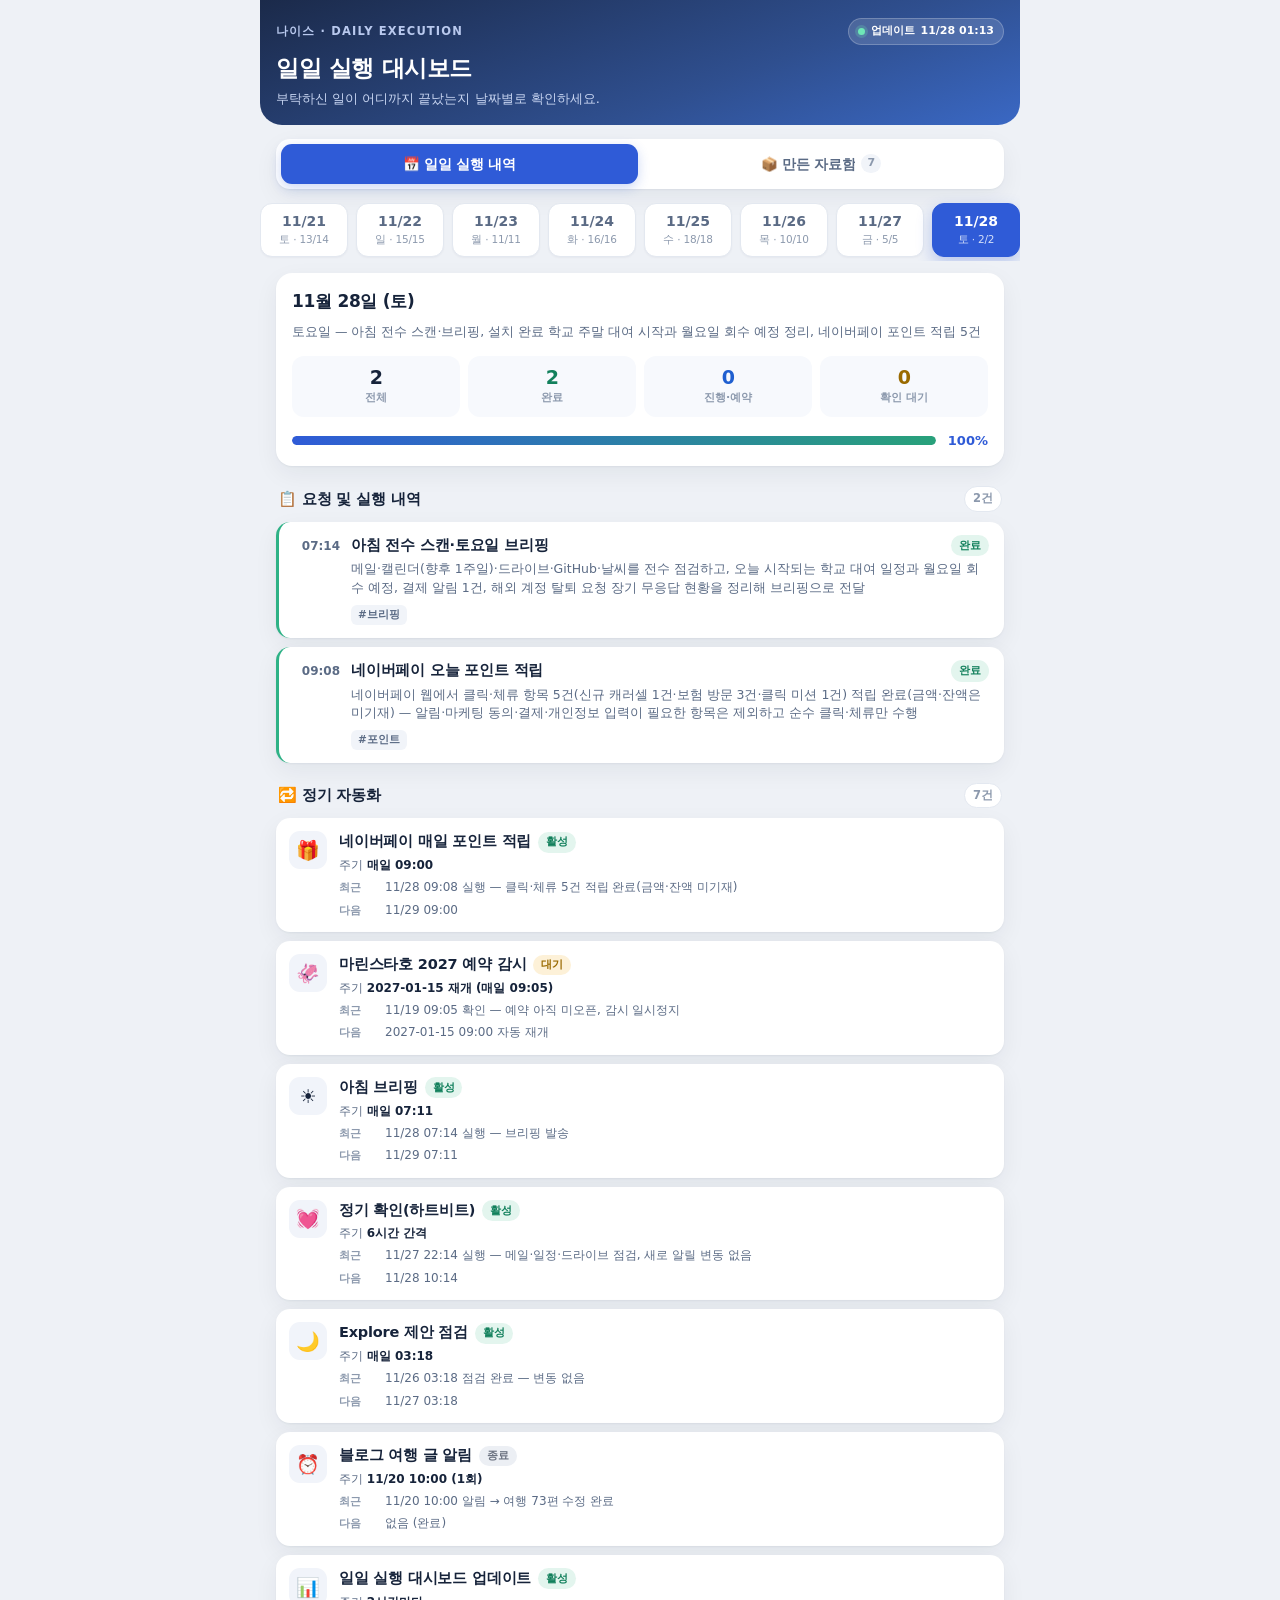
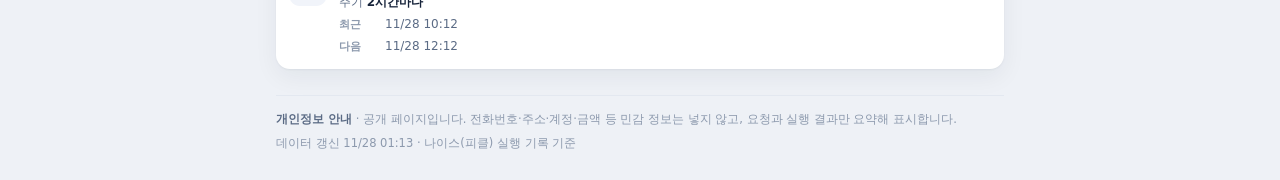
==== commit 81d0b90d: "feat: 상단 '만든 자료함' 탭 추가 — 성경 지도 3종·두 손 모아·웹앱 3종 7건 정리, 분류 필터·카드 그리드" ====
--- a/index.html
+++ b/index.html
@@ -58,6 +58,24 @@
   }
   .dot{width:7px;height:7px;border-radius:50%;background:#6ee7b7;box-shadow:0 0 0 3px rgba(110,231,183,.22)}
 
+  /* top-level view switch */
+  .views{
+    display:flex;gap:5px;margin:14px 16px 0;padding:5px;
+    background:var(--card);border-radius:14px;box-shadow:var(--shadow);
+  }
+  .vtab{
+    flex:1 1 0;min-width:0;appearance:none;border:0;background:transparent;color:var(--ink-soft);
+    font:inherit;font-size:13.5px;font-weight:700;letter-spacing:-.2px;
+    padding:10px 8px;border-radius:11px;cursor:pointer;
+    display:flex;align-items:center;justify-content:center;gap:6px;
+    transition:background .16s,color .16s,box-shadow .16s;
+  }
+  .vtab .lbl{overflow:hidden;text-overflow:ellipsis;white-space:nowrap}
+  .vtab .n{flex:0 0 auto;font-size:11px;font-weight:700;color:var(--ink-faint);background:#f1f4f9;border-radius:999px;padding:1px 6px}
+  .vtab[aria-selected="true"]{background:var(--brand);color:#fff;box-shadow:0 4px 12px rgba(47,91,215,.24)}
+  .vtab[aria-selected="true"] .n{background:rgba(255,255,255,.22);color:#fff}
+  .vtab:active{transform:scale(.98)}
+
   /* date tabs */
   .datetabs{
     display:flex;gap:8px;overflow-x:auto;padding:14px 16px 4px;
@@ -149,6 +167,53 @@
   .wait-item .since{font-size:10.5px;color:var(--ink-faint);font-weight:700;white-space:nowrap}
   .wait-item .d{font-size:12.5px;color:var(--ink-soft);margin-top:4px}
 
+  /* library */
+  .libhead{margin:14px 16px 0;background:linear-gradient(155deg,#22365f 0%,#2f4f8f 60%,#3d6cc9 100%);color:#fff;border-radius:var(--radius);padding:17px 16px 15px;box-shadow:0 10px 24px rgba(27,42,74,.18)}
+  .libhead .k{font-size:11px;letter-spacing:.12em;text-transform:uppercase;color:#b9c9ee;font-weight:600}
+  .libhead .t{font-size:18px;font-weight:700;margin-top:5px;letter-spacing:-.35px}
+  .libhead .s{font-size:12.5px;color:#cbd8f4;margin-top:5px;line-height:1.55}
+  .libhead .nums{display:flex;gap:18px;margin-top:13px;flex-wrap:wrap}
+  .libhead .nums div{font-size:11px;color:#bfcfef;font-weight:600}
+  .libhead .nums b{display:block;font-size:19px;color:#fff;letter-spacing:-.5px;font-weight:700;line-height:1.3}
+
+  .chips{display:flex;gap:7px;overflow-x:auto;padding:14px 16px 2px;scrollbar-width:none;-webkit-overflow-scrolling:touch}
+  .chips::-webkit-scrollbar{display:none}
+  .chip{
+    flex:0 0 auto;appearance:none;border:1px solid var(--line);background:var(--card);
+    color:var(--ink-soft);font:inherit;font-size:12.5px;font-weight:700;
+    padding:7px 12px;border-radius:999px;cursor:pointer;white-space:nowrap;
+    box-shadow:0 1px 2px rgba(22,35,58,.04);transition:background .15s,color .15s,border-color .15s;
+  }
+  .chip .n{color:var(--ink-faint);font-weight:600;margin-left:4px;font-size:11.5px}
+  .chip[aria-pressed="true"]{background:var(--brand-soft);border-color:#c7d7fa;color:var(--brand)}
+  .chip[aria-pressed="true"] .n{color:#5b7cc9}
+  .chip:active{transform:scale(.97)}
+
+  .grid{display:grid;grid-template-columns:1fr;gap:10px;margin:10px 16px 0}
+  .card{
+    background:var(--card);border-radius:14px;box-shadow:var(--shadow);padding:14px;
+    display:flex;flex-direction:column;text-decoration:none;color:inherit;min-width:0;
+    transition:transform .15s,box-shadow .15s;
+  }
+  .card:hover{box-shadow:0 2px 4px rgba(22,35,58,.06),0 12px 28px rgba(22,35,58,.1);transform:translateY(-1px)}
+  .card:active{transform:scale(.995)}
+  .card .topline{display:flex;align-items:center;gap:8px;margin-bottom:9px}
+  .card .ico2{flex:0 0 34px;height:34px;border-radius:10px;background:#f1f4fa;display:grid;place-items:center;font-size:18px}
+  .cat-pill{font-size:10.5px;font-weight:700;padding:3px 8px;border-radius:999px;background:#eef2fb;color:#3a5aa8;white-space:nowrap}
+  .card .date{margin-left:auto;font-size:11px;color:var(--ink-faint);font-weight:600;white-space:nowrap;font-variant-numeric:tabular-nums}
+  .card h3{font-size:14.5px;margin:0;letter-spacing:-.25px;line-height:1.4;font-weight:700}
+  .card .desc{font-size:12.5px;color:var(--ink-soft);margin-top:6px;line-height:1.6}
+  .card .tags{display:flex;flex-wrap:wrap;gap:5px;margin-top:9px}
+  .card .tg{font-size:10.5px;font-weight:600;color:#5b6b85;background:#f1f4f9;border-radius:6px;padding:2px 7px}
+  .card .foot{display:flex;align-items:center;justify-content:space-between;gap:8px;margin-top:12px;padding-top:10px;border-top:1px solid var(--line)}
+  .card .access{font-size:11px;font-weight:600;color:var(--ink-faint);display:inline-flex;align-items:center;gap:4px;min-width:0}
+  .card .open{font-size:12.5px;font-weight:700;color:var(--brand);white-space:nowrap;display:inline-flex;align-items:center;gap:4px}
+  .card .open::after{content:"\2192"}
+  .libnote{margin:18px 16px 0;font-size:11.5px;color:var(--ink-faint);line-height:1.6}
+  @media (min-width:600px){
+    .grid{grid-template-columns:1fr 1fr}
+  }
+
   footer{margin:26px 16px 0;padding-top:14px;border-top:1px solid var(--line);font-size:11.5px;color:var(--ink-faint);line-height:1.6}
   footer b{color:var(--ink-soft)}
   .empty{background:var(--card);border-radius:14px;padding:18px;text-align:center;color:var(--ink-faint);font-size:13px;box-shadow:var(--shadow)}
@@ -171,6 +236,12 @@
     <div class="sub">부탁하신 일이 어디까지 끝났는지 날짜별로 확인하세요.</div>
   </header>
 
+  <nav class="views" role="tablist" aria-label="화면 선택">
+    <button class="vtab" type="button" role="tab" data-view="daily" aria-selected="true" aria-controls="viewDaily"><span class="lbl">📅 일일 실행 내역</span></button>
+    <button class="vtab" type="button" role="tab" data-view="library" aria-selected="false" aria-controls="viewLibrary"><span class="lbl">📦 만든 자료함</span><span class="n" id="libTabCount">-</span></button>
+  </nav>
+
+  <div id="viewDaily" role="tabpanel" aria-label="일일 실행 내역">
   <nav class="datetabs" id="tabs" role="tablist" aria-label="날짜 선택"></nav>
 
   <div class="summary">
@@ -205,6 +276,24 @@
     </div>
     <div class="list" id="autos"></div>
   </section>
+  </div>
+
+  <div id="viewLibrary" role="tabpanel" aria-label="만든 자료함" hidden>
+    <div class="libhead">
+      <div class="k">Made by 나이스</div>
+      <div class="t">만든 자료함</div>
+      <div class="s">지금까지 만들어 드린 지도·사이트·웹앱을 한곳에 모았습니다. 카드를 누르면 바로 열립니다.</div>
+      <div class="nums">
+        <div><b id="libTotal">0</b>전체 자료</div>
+        <div><b id="libCats">0</b>분류</div>
+        <div><b id="libLatest">-</b>최근 추가</div>
+      </div>
+    </div>
+
+    <div class="chips" id="libChips" role="group" aria-label="분류 선택"></div>
+    <div class="grid" id="libGrid"></div>
+    <div class="libnote" id="libNote"></div>
+  </div>
 
   <footer>
     <div><b>개인정보 안내</b> · <span id="privacy"></span></div>
@@ -236,6 +325,93 @@
 
 let DATA = null;
 let current = null;
+let view = "daily";
+let libCat = "전체";
+
+const LIB_ICON = {"성경 지도":"🗺️", "웹사이트":"🙏", "웹앱·도구":"🧰"};
+const LIB_ORDER = ["성경 지도", "웹사이트", "웹앱·도구"];
+const ACCESS_LABEL = {public:"웹에서 바로 열림", private:"내 계정 로그인 후 열림"};
+
+/* ---- 만든 자료함 ---- */
+function libItems(){
+  return (DATA.library || []).slice().sort((a,b)=> String(b.created_at || "").localeCompare(String(a.created_at || "")));
+}
+
+function renderLibrary(){
+  const items = libItems();
+  const cats = [];
+  items.forEach(i=>{ if (i.category && !cats.includes(i.category)) cats.push(i.category); });
+  cats.sort((a,b)=>{
+    const ia = LIB_ORDER.indexOf(a), ib = LIB_ORDER.indexOf(b);
+    return (ia < 0 ? 99 : ia) - (ib < 0 ? 99 : ib);
+  });
+
+  document.getElementById("libTabCount").textContent = items.length;
+  document.getElementById("libTotal").textContent = items.length;
+  document.getElementById("libCats").textContent = cats.length;
+  const latest = items.reduce((m,i)=> (i.created_at || "") > m ? i.created_at : m, "");
+  document.getElementById("libLatest").textContent = latest ? latest.replace(/-/g,".").slice(2) : "-";
+
+  const chips = document.getElementById("libChips");
+  chips.innerHTML = "";
+  const addChip = (label, count)=>{
+    const b = document.createElement("button");
+    b.className = "chip";
+    b.type = "button";
+    b.setAttribute("aria-pressed", libCat === label ? "true" : "false");
+    b.innerHTML = `${esc(label)}<span class="n">${count}</span>`;
+    b.addEventListener("click", ()=>{ libCat = label; renderLibrary(); });
+    chips.appendChild(b);
+  };
+  addChip("전체", items.length);
+  cats.forEach(c=> addChip(c, items.filter(i=> i.category === c).length));
+
+  const grid = document.getElementById("libGrid");
+  grid.innerHTML = "";
+  const shown = libCat === "전체" ? items : items.filter(i=> i.category === libCat);
+  if (!shown.length){
+    grid.innerHTML = '<div class="empty">아직 여기에 담긴 자료가 없습니다.</div>';
+  }
+  shown.forEach(it=>{
+    const el = document.createElement(it.url ? "a" : "article");
+    el.className = "card";
+    if (it.url){
+      el.href = it.url;
+      el.target = "_blank";
+      el.rel = "noopener noreferrer";
+    }
+    const tags = (it.tags || []).map(t=>`<span class="tg">${esc(t)}</span>`).join("");
+    const access = ACCESS_LABEL[it.access] || "";
+    el.innerHTML = `
+      <div class="topline">
+        <span class="ico2">${esc(it.icon || LIB_ICON[it.category] || "•")}</span>
+        <span class="cat-pill">${esc(it.category || "기타")}</span>
+        <span class="date">${esc(String(it.created_at || "").replace(/-/g,".").slice(2))}</span>
+      </div>
+      <h3>${esc(it.title)}</h3>
+      <div class="desc">${esc(it.description || "")}</div>
+      ${tags ? `<div class="tags">${tags}</div>` : ""}
+      <div class="foot">
+        <span class="access">${it.access === "private" ? "🔒 " : ""}${esc(access)}</span>
+        ${it.url ? '<span class="open">열기</span>' : ""}
+      </div>`;
+    grid.appendChild(el);
+  });
+  document.getElementById("libNote").textContent = DATA.library_note || "";
+}
+
+function setView(v, updateHash){
+  view = v;
+  document.getElementById("viewDaily").hidden = v !== "daily";
+  document.getElementById("viewLibrary").hidden = v !== "library";
+  document.querySelectorAll(".vtab").forEach(b=>{
+    b.setAttribute("aria-selected", b.dataset.view === v ? "true" : "false");
+  });
+  if (updateHash !== false){
+    try{ history.replaceState(null, "", v === "library" ? "#library" : location.pathname + location.search); }catch(e){}
+  }
+  if (v === "library") window.scrollTo(0, 0);
+}
 
 function renderTabs(){
   const nav = document.getElementById("tabs");
@@ -349,6 +525,11 @@
     renderStatics();
     renderTabs();
     selectDate(current);
+    renderLibrary();
+    document.querySelectorAll(".vtab").forEach(b=>{
+      b.addEventListener("click", ()=> setView(b.dataset.view));
+    });
+    if (location.hash === "#library") setView("library", false);
   } catch(e){
     document.querySelector(".wrap").insertAdjacentHTML("beforeend",
       `<div class="err">데이터를 불러오지 못했습니다. (${esc(e.message)}) — data.json 경로를 확인해 주세요.</div>`);
